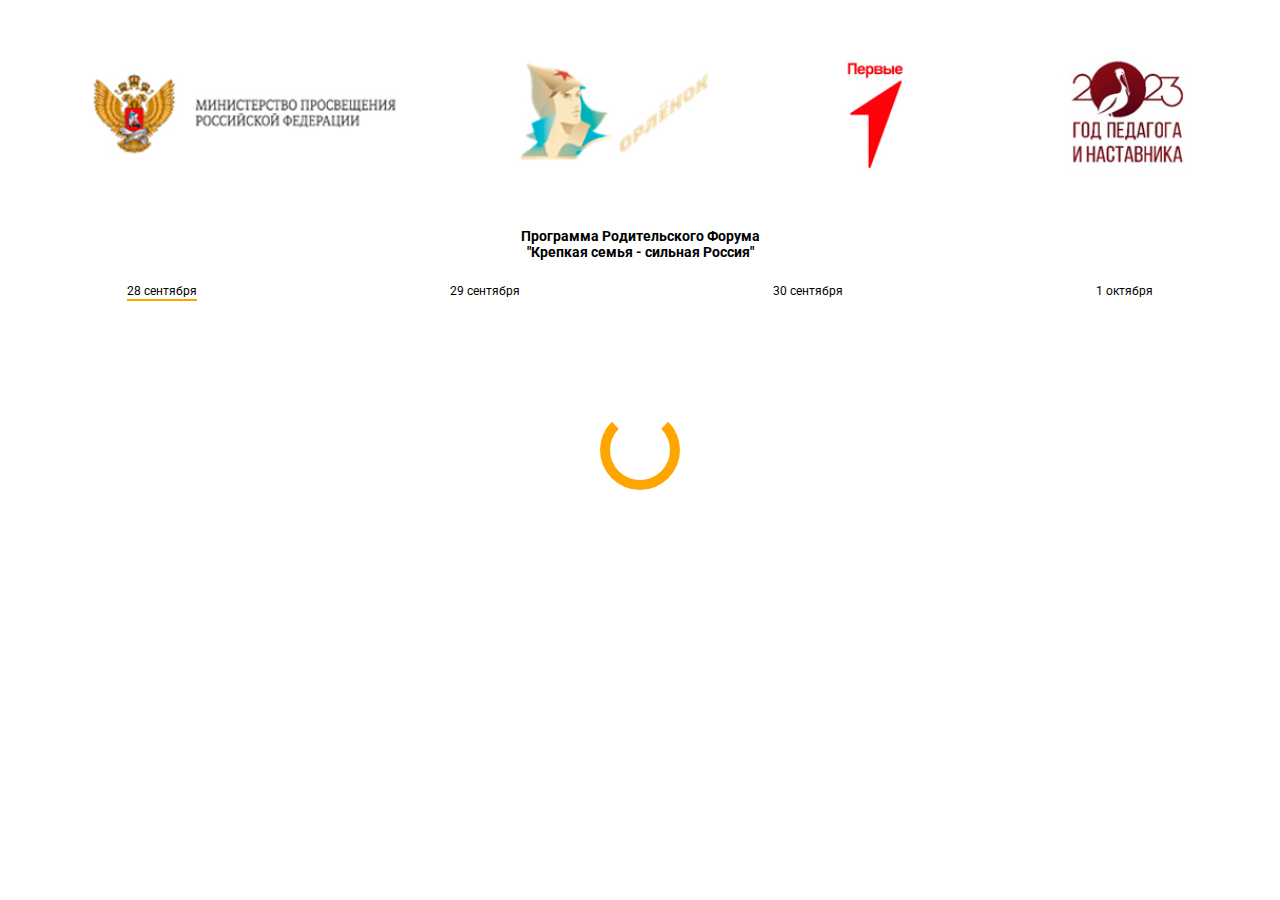
==== index.html @ 2942963e "счетчик кликов и отправка формы" ====
<!DOCTYPE html>
<html lang="ru">
<head>
	<meta charset="UTF-8">
	<meta name="viewport" content="width=device-width, initial-scale=1.0">
	<title>Родительский форум</title>
	<link href="https://fonts.googleapis.com/css2?family=Roboto&display=swap" rel="stylesheet">
	<link rel="stylesheet" href="style.css">
</head>
<body>
	<header>
		<img class="logo" src="images/logo-new.jpg" alt="logo">
		<h1>Программа Родительского Форума <br>"Крепкая семья - сильная Россия"</h1>
	</header>

	<section class="dates">
		<ul>
			<li data-day="28" class="current">
				<a href="#">28 сентября</a>
			</li>
			<li data-day="29">
				<a href="#">29 сентября</a>
			</li>
			<li data-day="30">
				<a href="#">30 сентября</a>
			</li>
			<li data-day="1">
				<a href="#">1 октября</a>
			</li>
		</ul>
	</section>
	<section class="courses">
		<!-- вставка курсов -->
	</section>

	<div class="loader">
		<div class="circle"></div>
	</div>

	<section class="popup-info-wrap">
		<div class="popup-info-close"></div>
		<div class="popup-info">
			<!-- инфо о курсе и спикерах -->
		</div>
		<div class="popup-close-btn">Закрыть</div>
	</section>
	<div class="mask"></div>

	<script src="libraries/axios.min.js"></script>
	<script src="script.js"></script>
</body>
</html>
---- style.css ----
@font-face {
	font-family: 'fontello';
	src: url('font/fontello.eot');
	src: url('font/fontello.eot') format('embedded-opentype'),
	url('font/fontello.woff') format('woff'),
	url('font/fontello.ttf') format('truetype'),
	url('font/fontello.svg') format('svg');
	font-weight: normal;
	font-style: normal;
  }

*{
	margin: 0;
	padding: 0;
	box-sizing: border-box;
}

body{
	font-family: 'Roboto', sans-serif;
	font-size: 16px;
}

/* header */

header{
	width: 100%;
	text-align: center;
	margin-bottom: 10px;
}
header h1{
	font-size: 14px;
}
header .logo{
	width: 100%;
}

/* dates */
.dates{
	width: 100%;
	margin-bottom: 20px;
	background-color: white;
	padding: 10px 0;
}
.dates.fixed{
	position: fixed;
	top: 0;
	z-index: 997;
}
.dates.fixed ~ .courses{
	margin-top: 65px;
}
.dates ul{
	display: flex;
	list-style-type: none;
	justify-content: space-around;
}
.dates li{

}
.dates li a{
	width: 100%;
	font-size: 12px;
	text-decoration: none;
	white-space: nowrap;
	color: black;
}

.dates li.current{
	border-bottom: 2px solid orange;
}

/* loader */

.loader{
	width: 100%;
    position: fixed;
    top: 0;
    left: 0;
    bottom: 0;
    right: 0;
    display: flex;
    justify-content: center;
    align-items: center;
}

.circle{
	width: 80px;
	height: 80px;
	border: 10px solid orange;
	border-radius: 50%;
	border-top: 10px solid transparent;
	animation: loading 1s linear infinite;
}

@keyframes loading {
	from{
		transform: rotate(0deg);
	}
	to{
		transform: rotate(360deg);
	}
}
/* course */
.courses{
	width: 100%;
	font-size: 14px;
}
.course_item{
	display: none;
	position: relative;
	width: 90%;
	height: 270px;
	margin: 0 auto;
	background-color: #efefef;
	border-radius: 8px;
	padding: 15px;
	margin-top: 20px;
	margin-bottom: 20px;
}
.course_item.current{
	display: block;
}
.course_item p{
	text-align: center;
	font-size: 16px;
	font-weight: bold;
	margin-top: 10px;
}
.course_header{
	display: none;
}
.course_header.current{
	display: block;
}
.course_header h1{
	text-align: center;
	font-size: 1.2em;
	margin-bottom: 10px;
	padding: 0 15px;
}
.course_header p{
	background-color: #e1e0e05c;
	width: 100%;
	padding: 20px;
}

.course_info_wrap{
	position: absolute;
	bottom: 10px;
	height: 130px;
	width: 90%;
}
.course_info{
	/* display: flex; */
	justify-content: space-around;
	width: 100%;
}
.course_info .date::before, .course_info .time::before, .course_info .place::before{
	content: '\e8d9';
    font-family: "fontello";
	margin-right: 5px;
}
.course_info .time::before{
	content: '\e8af';
}
.course_info .place::before{
	content: '\e8a7';
	font-size: 17px;
    margin-right: 8px;
    margin-left: 2px;
}
.course_btn_block{
	display: flex;
	align-items: center;
	justify-content: space-around;
	margin-top: 20px;
}
.course_btn_block button{
	display: block;
	width: 50%;
	text-align: center;
	text-decoration: none;
	background-color: orange;
	border-radius: 8px;
	padding: 12px 0;
	color: white;
	font-weight: 600;
	outline: none;
	border: none;
}
.course_btn_block button::before{
	content: '\e890';
    font-family: "fontello";
	margin-right: 10px;
}
.course_btn_block button:hover{
	background-color: rgb(201, 131, 3);
}
.course_btn_block button.press{
	background-color: rgb(176, 115, 1) !important;
}
.course_btn_block button.press::before{
	content: '\e88f';
}
.course_btn_block button:disabled{
	background-color: #5c5b5b;
}
.course_btn_block button.gray, .course_btn_block button.be-speaker{
	width: 49%;
    padding: 15px 0;
    font-size: 11px;
}

.course_btn_block button.be-speaker.active{
	background-color: #039e03;
}
.course_btn_block span{
	width: 50%;
	text-align: center;
	color: #5c5b5b;
	padding: 10px;
    border: 1px solid #ccc;
    border-bottom-color: orange;
    border-right-color: orange;
    box-shadow: 3px 3px 5px #ffa50047;
    margin-left: 5px;
}
.count{
	position: absolute;
    right: 2px;
    bottom: 2px;
    font-size: 8px;
    color: #ccc;
}
.popup-info-wrap{
	display: none;
	position: fixed;
	top: 10px;
	left: 5px;
	right: 5px;
	bottom: 10px;
	border: 1px solid #ccc;
	border-radius: 8px;
	z-index: 999;
	background-color: #ededed;
}
.popup-info-close{
	position: absolute;
	right: 12px;
	top: 15px;
	width: 20px;
	height: 20px;
	display: flex;
	justify-content: center;
	align-items: center;
}
.popup-info-close::after{
	content: '\e88f';
	font-family: "fontello";
	font-size: 20px;
	color: black;
	text-align: center;
	cursor: pointer;
}
.popup-info-wrap.active{
	display: block;
}

.popup-info{
	width: 100%;
	height: 100%;
	padding: 40px 20px 60px ;
	overflow-y: scroll;
}
.popup-info h1{
	text-align: center;
	font-size: 1.2em;
	margin-bottom: 30px;
}
.popup-info p, .popup-info span{
	font-size: .8em;
	line-height: 1.5em;
}
.popup-info h2{
	text-align:left;
	font-size: 1.2em;
    margin: 10px;
}
.popup-info h3{
	font-size: 1rem;
	margin-bottom: 10px;
}
.popup-info img{
	width: 150px;
	margin: 0 auto;
	margin-top: 20px;
	display: block;
	border-radius: 10px 10px 0 0;
}
.popup-info ul{
	list-style-type: disclosure-closed;
	padding-left: 30px;
}
.popup-info li{
	margin-bottom: 10px;
}


.popup-close-btn{
	position: absolute;
	left: calc(50% - 75px);
	bottom: 10px;
	display: block;
	width: 150px;
	text-align: center;
	text-decoration: none;
	background-color: orange;
	border-radius: 8px;
	padding: 10px 0;
	color: white;
	font-weight: 600;
}
.popup-close-btn:hover{
	background-color: rgb(201, 131, 3);
}
.no-scroll{
	overflow: hidden;
}
.mask{
	display: none;
	position: fixed;
	background-color: rgba(0, 0, 0, 0.5);
	top: 0;
	right: 0;
	bottom: 0;
	left: 0;
	z-index: 998;
}
.mask.active{
	display: block;
}

form{
	width: 100%;
    display: flex;
    flex-direction: column;
}

form input{
	padding: 7px 5px;
    margin: 6px 0;
}
form button{
	width: 50%;
    margin: 0 auto;
    margin-top: 20px;
    background-color: orange;
    border: none;
    border-radius: 8px;
    padding: 10px 20px;
    font-weight: 700;
}
form textarea{
	height: 100px;
    margin-top: 10px;
    padding: 10px;
}

.fin{
	width: 100%;
    height: 100%;
    display: flex;
    align-items: center;
    justify-content: center;
    font-size: 20px;
    color: orange;
}
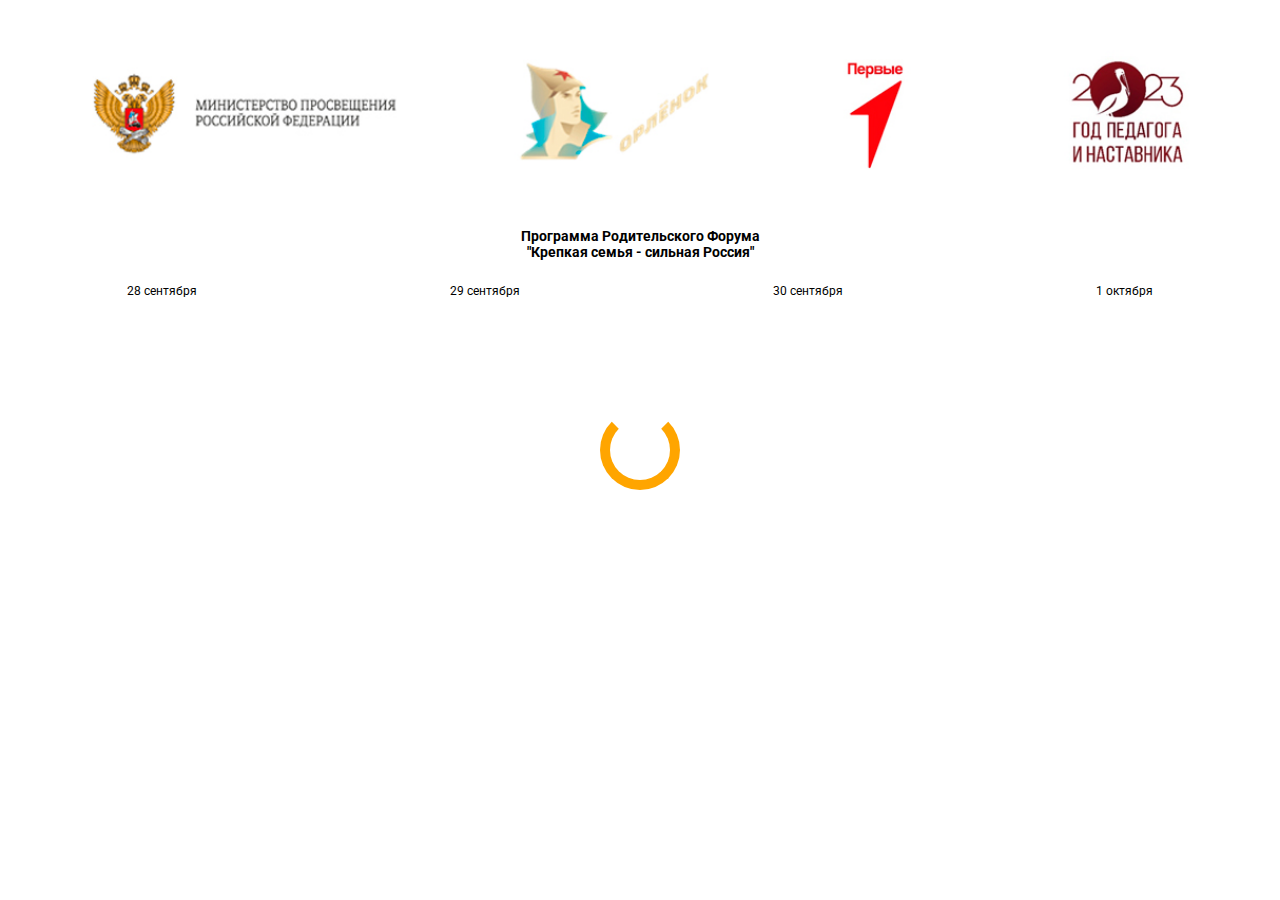
==== commit aa2897fc: "стили" ====
--- a/index.html
+++ b/index.html
@@ -5,7 +5,7 @@
 	<meta name="viewport" content="width=device-width, initial-scale=1.0">
 	<title>Родительский форум</title>
 	<link href="https://fonts.googleapis.com/css2?family=Roboto&display=swap" rel="stylesheet">
-	<link rel="stylesheet" href="style.css">
+	<link rel="stylesheet" href="style.css?v-1">
 </head>
 <body>
 	<header>
@@ -38,7 +38,9 @@
 	</div>
 
 	<section class="popup-info-wrap">
-		<div class="popup-info-close"></div>
+		<div class="popup-info-close">
+			<span></span>
+		</div>
 		<div class="popup-info">
 			<!-- инфо о курсе и спикерах -->
 		</div>
--- a/style.css
+++ b/style.css
@@ -111,11 +111,23 @@
 	width: 90%;
 	height: 270px;
 	margin: 0 auto;
-	background-color: #efefef;
+	background-color: #f8f8f8;
 	border-radius: 8px;
 	padding: 15px;
 	margin-top: 20px;
 	margin-bottom: 20px;
+	box-shadow: 2px 2px 8px #e1e1e178;
+}
+.course_item::before{
+	content: '';
+    display: block;
+    position: absolute;
+    top: 0;
+    left: 0;
+    width: 100%;
+    height: 100%;
+    box-shadow: -2px -2px 8px #e1e1e178;
+    border-radius: 8px;
 }
 .course_item.current{
 	display: block;
@@ -131,17 +143,49 @@
 }
 .course_header.current{
 	display: block;
+	/* background-color: cornsilk; */
+    width: 100%;
+    padding: 40px 20px 0;
+    /* border: 1px solid orange; */
+    border-left: none;
+    border-right: none;
+    text-align: center;
+    margin: 0 auto;
 }
 .course_header h1{
 	text-align: center;
 	font-size: 1.2em;
 	margin-bottom: 10px;
 	padding: 0 15px;
+	position: relative;
+}
+.course_header h1::before, .course_header p::after{
+	content: '';
+	display: block;
+	position: absolute;
+	height: 1px;
+	background-color: orange;
+	
+}
+.course_header h1::before{
+	width: 90%;
+	top: -10px;
+	left: calc(50% - 45%);
+}
+.course_header p::after{
+	width: 90%;
+	bottom: 0;
+	left: calc(50% - 45%);
+}
+.course_header h1 span{
+	font-size: .8em;
+    color: gray;
 }
 .course_header p{
-	background-color: #e1e0e05c;
-	width: 100%;
-	padding: 20px;
+	position: relative;
+	width: 100%;
+	padding: 0 0 15px;
+    text-align: justify;
 }
 
 .course_info_wrap{
@@ -215,15 +259,28 @@
 	background-color: #039e03;
 }
 .course_btn_block span{
+	position: relative;
 	width: 50%;
 	text-align: center;
 	color: #5c5b5b;
 	padding: 10px;
     border: 1px solid #ccc;
-    border-bottom-color: orange;
-    border-right-color: orange;
-    box-shadow: 3px 3px 5px #ffa50047;
+    border-bottom-color: #ffa50047;
+    border-right-color: #ffa50047;
+    box-shadow: 2px 2px 6px #ffa50047;
     margin-left: 5px;
+	border-radius: 8px;
+}
+.course_btn_block span::before{
+	content: '';
+	display: block;
+	position: absolute;
+    top: 0;
+    left: 0;
+    width: 100%;
+    height: 100%;
+    box-shadow: -2px -2px 6px white;
+    border-radius: 8px;
 }
 .count{
 	position: absolute;
@@ -242,7 +299,7 @@
 	border: 1px solid #ccc;
 	border-radius: 8px;
 	z-index: 999;
-	background-color: #ededed;
+	background-color: white;
 }
 .popup-info-close{
 	position: absolute;
@@ -253,14 +310,30 @@
 	display: flex;
 	justify-content: center;
 	align-items: center;
-}
-.popup-info-close::after{
-	content: '\e88f';
-	font-family: "fontello";
-	font-size: 20px;
-	color: black;
-	text-align: center;
-	cursor: pointer;
+	z-index: 999;
+}
+.popup-info-close span{
+	width: 100%;
+	height: 2px;
+	background-color: transparent;
+
+}
+.popup-info-close span::before, .popup-info-close span::after{
+	content: '';
+	width: 100%;
+	height: 2px;
+	display: block;
+	background-color: black;
+	position: absolute;
+	border-radius: 5px;
+}
+.popup-info-close span::before{
+	transform: rotate(45deg);
+	top: 10px;
+}
+.popup-info-close span::after{
+	transform: rotate(135deg);	
+	top: 10px;
 }
 .popup-info-wrap.active{
 	display: block;
@@ -269,33 +342,48 @@
 .popup-info{
 	width: 100%;
 	height: 100%;
-	padding: 40px 20px 60px ;
+	padding: 40px 15px 60px ;
 	overflow-y: scroll;
 }
 .popup-info h1{
 	text-align: center;
 	font-size: 1.2em;
-	margin-bottom: 30px;
-}
+	margin-bottom: 15px;
+	padding: 0 15px;
+}
+
 .popup-info p, .popup-info span{
-	font-size: .8em;
+	padding: 0 15px;
+	font-size: 1em;
 	line-height: 1.5em;
+	margin-bottom: 15px;
+	text-align: justify;
 }
 .popup-info h2{
 	text-align:left;
 	font-size: 1.2em;
     margin: 10px;
 }
+.popup-info .info-card{
+	position: relative;
+	display: flex;
+	align-items: center;
+	margin-bottom: 20px;
+}
+
 .popup-info h3{
 	font-size: 1rem;
 	margin-bottom: 10px;
 }
-.popup-info img{
-	width: 150px;
+.popup-info .info-card img{
+	width: 30%;
 	margin: 0 auto;
-	margin-top: 20px;
-	display: block;
-	border-radius: 10px 10px 0 0;
+	display: block;
+	border-radius: 15px;
+}
+.popup-info div{
+	text-align: center;
+	margin-left: 10px;
 }
 .popup-info ul{
 	list-style-type: disclosure-closed;
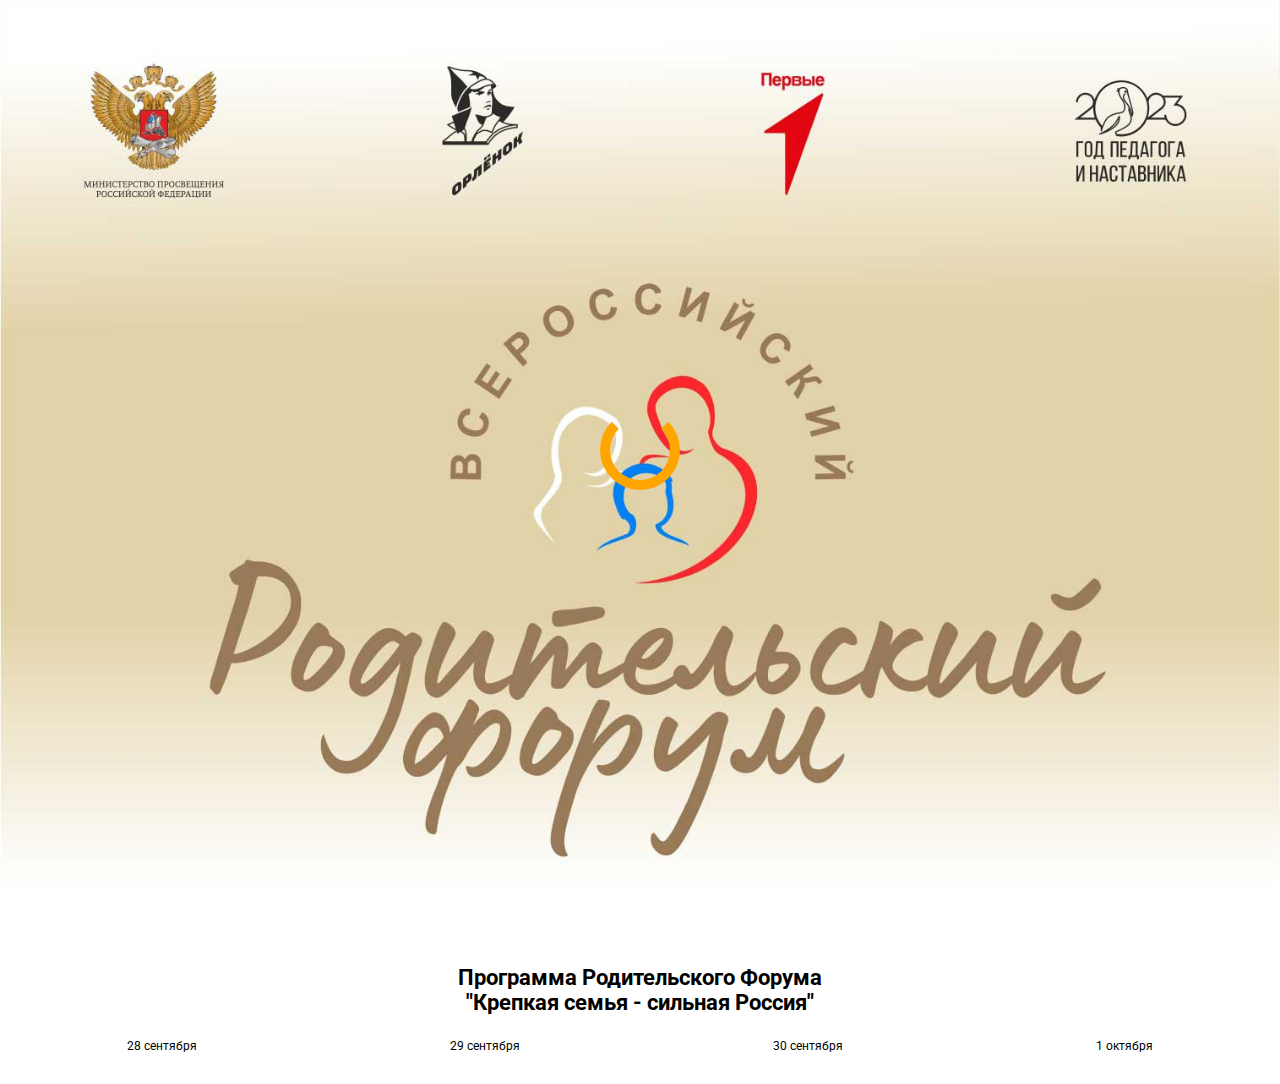
==== commit edf87001: "as" ====
--- a/index.html
+++ b/index.html
@@ -4,12 +4,13 @@
 	<meta charset="UTF-8">
 	<meta name="viewport" content="width=device-width, initial-scale=1.0">
 	<title>Родительский форум</title>
+	<link rel="icon" type="image/x-icon" href="/images/favicon.ico">
 	<link href="https://fonts.googleapis.com/css2?family=Roboto&display=swap" rel="stylesheet">
-	<link rel="stylesheet" href="style.css?v-1">
+	<link rel="stylesheet" href="style.css?v-3.6">
 </head>
 <body>
 	<header>
-		<img class="logo" src="images/logo-new.jpg" alt="logo">
+		<img class="logo" src="images/baner.jpg" alt="logo">
 		<h1>Программа Родительского Форума <br>"Крепкая семья - сильная Россия"</h1>
 	</header>
 
@@ -49,6 +50,6 @@
 	<div class="mask"></div>
 
 	<script src="libraries/axios.min.js"></script>
-	<script src="script.js"></script>
+	<script src="script.js?v=2.5"></script>
 </body>
 </html>--- a/style.css
+++ b/style.css
@@ -299,7 +299,7 @@
 	border: 1px solid #ccc;
 	border-radius: 8px;
 	z-index: 999;
-	background-color: white;
+	background-color: #f9f9f9;
 }
 .popup-info-close{
 	position: absolute;
@@ -311,6 +311,7 @@
 	justify-content: center;
 	align-items: center;
 	z-index: 999;
+	cursor: pointer;
 }
 .popup-info-close span{
 	width: 100%;
@@ -352,13 +353,18 @@
 	padding: 0 15px;
 }
 
-.popup-info p, .popup-info span{
+.popup-info p{
 	padding: 0 15px;
 	font-size: 1em;
 	line-height: 1.5em;
 	margin-bottom: 15px;
 	text-align: justify;
 }
+.popup-info p img{
+	width: 100%;
+    margin-top: 10px;
+    border-radius: 8px;
+}
 .popup-info h2{
 	text-align:left;
 	font-size: 1.2em;
@@ -367,8 +373,12 @@
 .popup-info .info-card{
 	position: relative;
 	display: flex;
+	margin-bottom: 20px;
+	border: 1px solid #ccc;
+    border-radius: 15px;
+	background-color: #e1e1e130;
+	overflow: hidden;
 	align-items: center;
-	margin-bottom: 20px;
 }
 
 .popup-info h3{
@@ -377,13 +387,34 @@
 }
 .popup-info .info-card img{
 	width: 30%;
+	display: block;
+}
+.popup-info .info-card div{
+	text-align: center;
+	padding: 10px 5px;
+	font-size: .8em;
+	display: flex;
+	flex-direction: column;
+	justify-content: center;
 	margin: 0 auto;
-	display: block;
-	border-radius: 15px;
-}
-.popup-info div{
-	text-align: center;
-	margin-left: 10px;
+}
+.popup-info .info-card h2{
+	text-align: center;
+	margin: 0;
+	margin-bottom: 4px;
+	font-size: 1em;
+}
+.popup-info .info-card span{
+	padding: 0;
+	line-height: 1em;
+	text-align: center;
+	font-size: .9em;
+	height: auto;
+	max-height: 80px;
+	overflow-y: auto;
+}
+.popup-info .info-card span::-webkit-scrollbar{
+	width: 1px;
 }
 .popup-info ul{
 	list-style-type: disclosure-closed;
@@ -453,6 +484,19 @@
     margin-top: 10px;
     padding: 10px;
 }
+input:not(.error){
+	border: 1px solid black;
+}
+textarea:not(.error){
+	border: 1px solid black;
+}
+.error{
+	border: 1px dashed red;
+}
+.label{
+	font-size: 12px;
+    color: red;
+}
 
 .fin{
 	width: 100%;
@@ -462,4 +506,39 @@
     justify-content: center;
     font-size: 20px;
     color: orange;
+}
+
+@media (min-width: 768px) {
+	header h1 {
+		font-size: 22px;
+	}
+	.courses{
+		/* display: flex; */
+	}
+	.course_item{
+		width: 700px;
+		/* flex: 1 1 400px; */
+	}
+	.popup-info-wrap.active{
+		width: 50%;
+		left: calc(50% - 25%);
+	}
+	.popup-info::-webkit-scrollbar{
+		width: 5px;
+		padding: 10px 0;
+	}
+	.popup-info::-webkit-scrollbar-thumb{
+		border-radius: 8px;
+		width: 5px;
+		background-color: #5c5b5b;
+	}
+}
+/* tags */
+iframe{
+	width: 100%;
+	height: 100vh;
+}
+
+#app .logo{
+	display: none !important;
 }